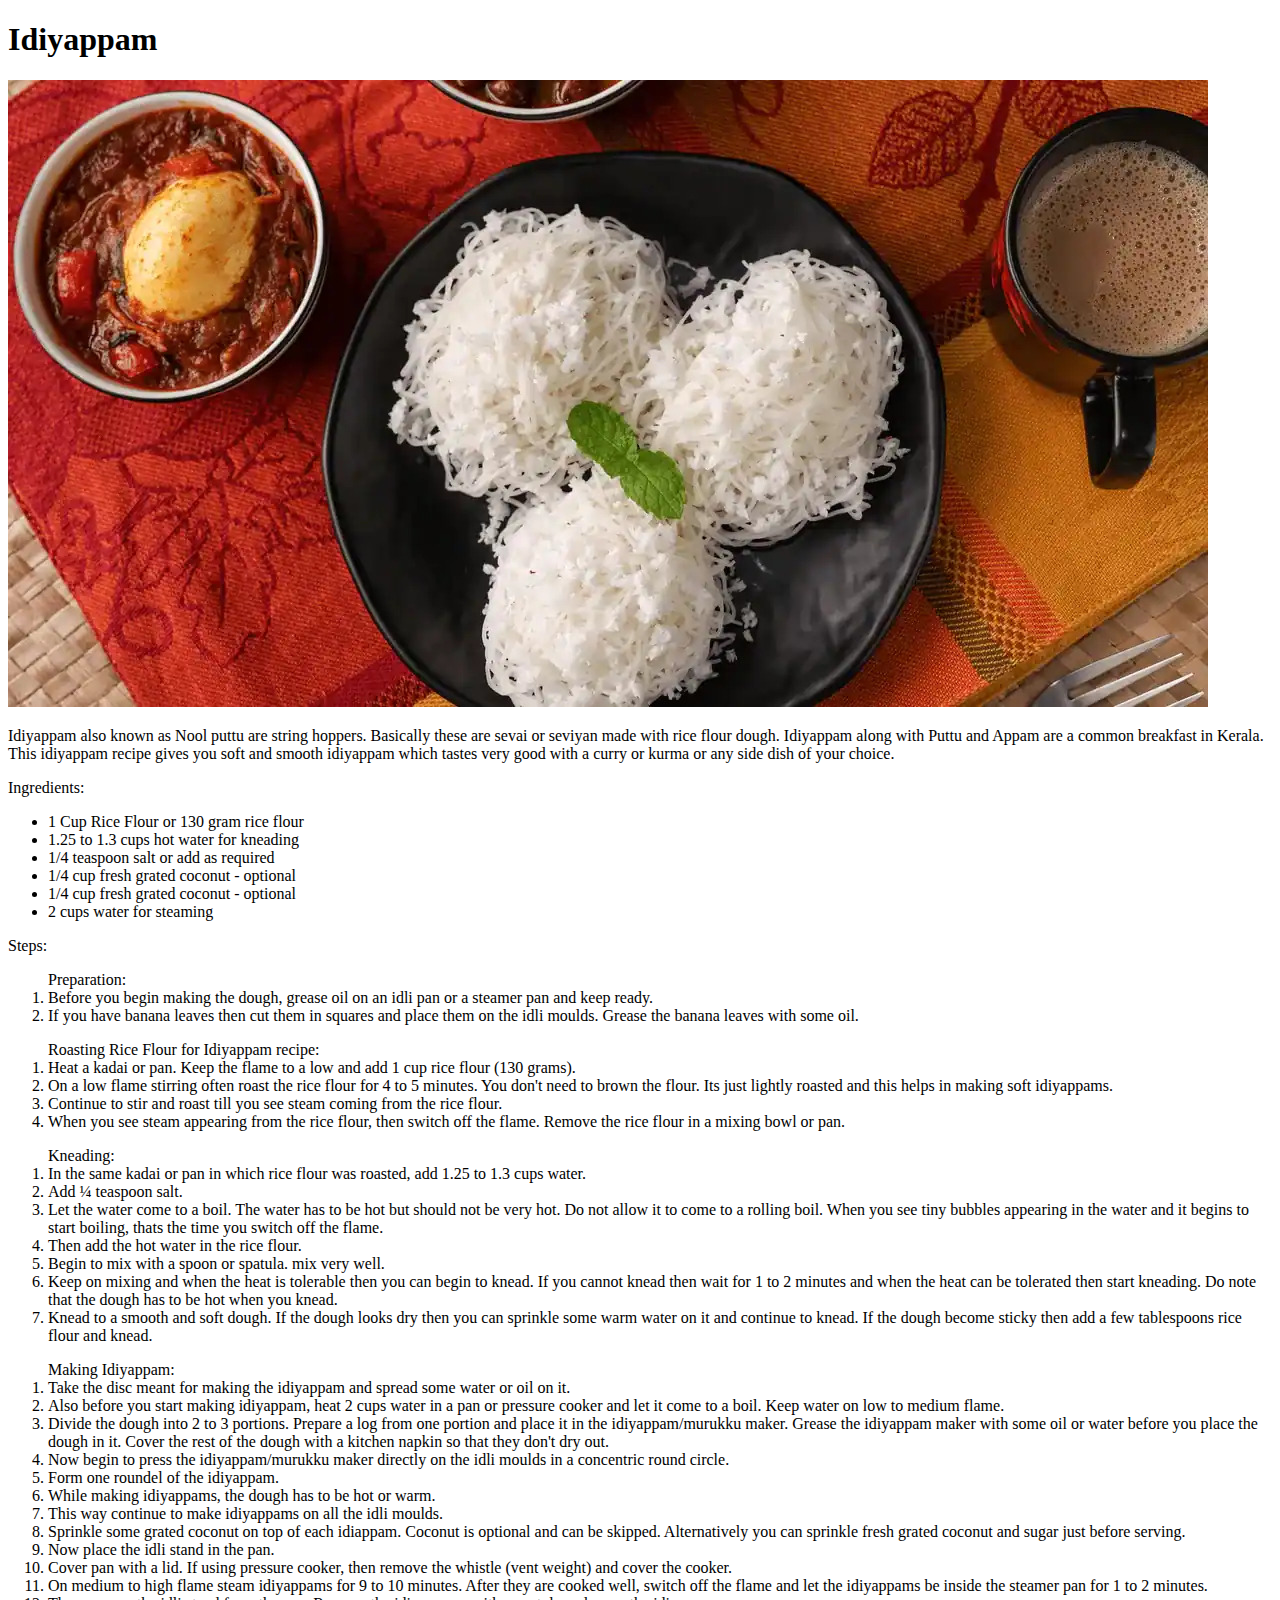
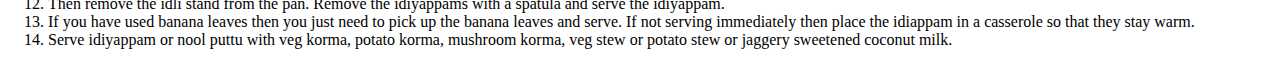
==== idayappam.html @ 53185dff "added recipe pages and edit navigation on index.html" ====
<!DOCTYPE html>
<html lang="en">

<head>
    <meta charset="UTF-8">
    <meta http-equiv="X-UA-Compatible" content="IE=edge">
    <meta name="viewport" content="width=device-width, initial-scale=1.0">
    <title>Idiyappam | Indian Cuisine</title>
</head>

<body>
    <h1>Idiyappam</h1>

    <img src="/images/idiyappam.jpg" alt="Idiyappam Served with curry">

    <p>Idiyappam also known as Nool puttu are string hoppers. Basically these are sevai or seviyan made with rice flour
        dough. Idiyappam along with Puttu and Appam are a common breakfast in Kerala. This idiyappam recipe gives you
        soft and smooth idiyappam which tastes very good with a curry or kurma or any side dish of your choice.</p>

    <p>Ingredients:</p>
    <ul>
        <li>1 Cup Rice Flour or 130 gram rice flour</li>
        <li>1.25 to 1.3 cups hot water for kneading</li>
        <li>1/4 teaspoon salt or add as required</li>
        <li>1/4 cup fresh grated coconut - optional</li>
        <li>1/4 cup fresh grated coconut - optional</li>
        <li>2 cups water for steaming</li>
    </ul>

    <p>Steps:</p>
    <ol>Preparation:
        <li>Before you begin making the dough, grease oil on an idli pan or a steamer pan and keep ready.</li>
        <li>If you have banana leaves then cut them in squares and place them on the idli moulds. Grease the banana
            leaves with some oil.</li>
    </ol>
    <ol>Roasting Rice Flour for Idiyappam recipe:
        <li>Heat a kadai or pan. Keep the flame to a low and add 1 cup rice flour (130 grams).</li>
        <li>On a low flame stirring often roast the rice flour for 4 to 5 minutes. You don't need to brown the flour.
            Its just lightly roasted and this helps in making soft idiyappams.</li>
        <li>Continue to stir and roast till you see steam coming from the rice flour.</li>
        <li>When you see steam appearing from the rice flour, then switch off the flame. Remove the rice flour in a
            mixing bowl or pan.</li>
    </ol>
    <ol>Kneading:
        <li>In the same kadai or pan in which rice flour was roasted, add 1.25 to 1.3 cups water.</li>
        <li>Add ¼ teaspoon salt.</li>
        <li>Let the water come to a boil. The water has to be hot but should not be very hot. Do not allow it to come to
            a rolling boil. When you see tiny bubbles appearing in the water and it begins to start boiling, thats the
            time you switch off the flame.</li>
        <li>Then add the hot water in the rice flour.</li>
        <li>Begin to mix with a spoon or spatula. mix very well.</li>
        <li>Keep on mixing and when the heat is tolerable then you can begin to knead. If you cannot knead then wait for
            1 to 2 minutes and when the heat can be tolerated then start kneading. Do note that the dough has to be hot
            when you knead.</li>
        <li>Knead to a smooth and soft dough. If the dough looks dry then you can sprinkle some warm water on it and
            continue to knead. If the dough become sticky then add a few tablespoons rice flour and knead.</li>
    </ol>
    <ol>Making Idiyappam:
        <li>Take the disc meant for making the idiyappam and spread some water or oil on it.</li>
        <li>Also before you start making idiyappam, heat 2 cups water in a pan or pressure cooker and let it come to a
            boil. Keep water on low to medium flame.</li>
        <li>Divide the dough into 2 to 3 portions. Prepare a log from one portion and place it in the idiyappam/murukku
            maker. Grease the idiyappam maker with some oil or water before you place the dough in it. Cover the rest of
            the dough with a kitchen napkin so that they don't dry out.</li>
        <li>Now begin to press the idiyappam/murukku maker directly on the idli moulds in a concentric round circle.
        </li>
        <li>Form one roundel of the idiyappam.</li>
        <li>While making idiyappams, the dough has to be hot or warm.</li>
        <li>This way continue to make idiyappams on all the idli moulds.</li>
        <li>Sprinkle some grated coconut on top of each idiappam. Coconut is optional and can be skipped. Alternatively
            you can sprinkle fresh grated coconut and sugar just before serving.</li>
        <li>Now place the idli stand in the pan.</li>
        <li>Cover pan with a lid. If using pressure cooker, then remove the whistle (vent weight) and cover the cooker.
        </li>
        <li>On medium to high flame steam idiyappams for 9 to 10 minutes. After they are cooked well, switch off the
            flame and let the idiyappams be inside the steamer pan for 1 to 2 minutes.</li>
        <li>Then remove the idli stand from the pan. Remove the idiyappams with a spatula and serve the idiyappam.</li>
        <li>If you have used banana leaves then you just need to pick up the banana leaves and serve. If not serving
            immediately then place the idiappam in a casserole so that they stay warm.</li>
        <li>Serve idiyappam or nool puttu with veg korma, potato korma, mushroom korma, veg stew or potato stew or
            jaggery sweetened coconut milk.</li>
    </ol>
</body>

</html>
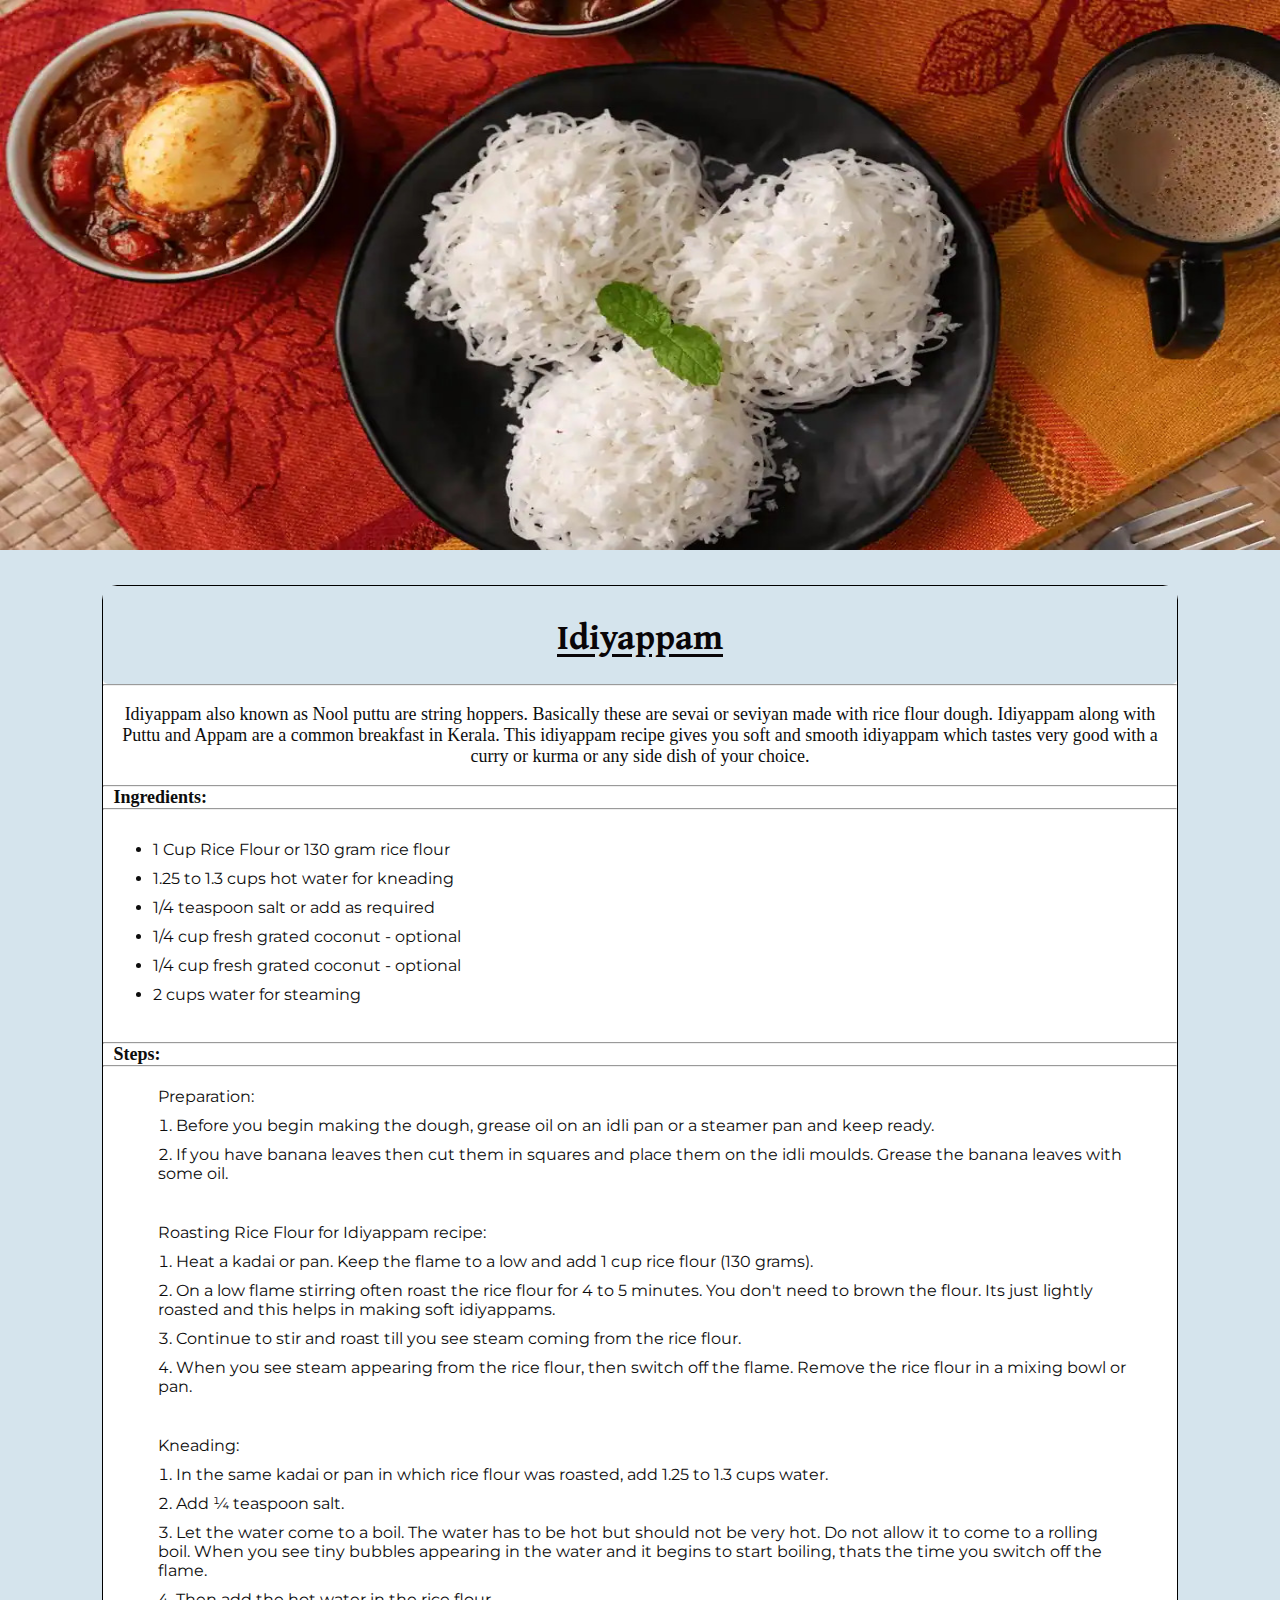
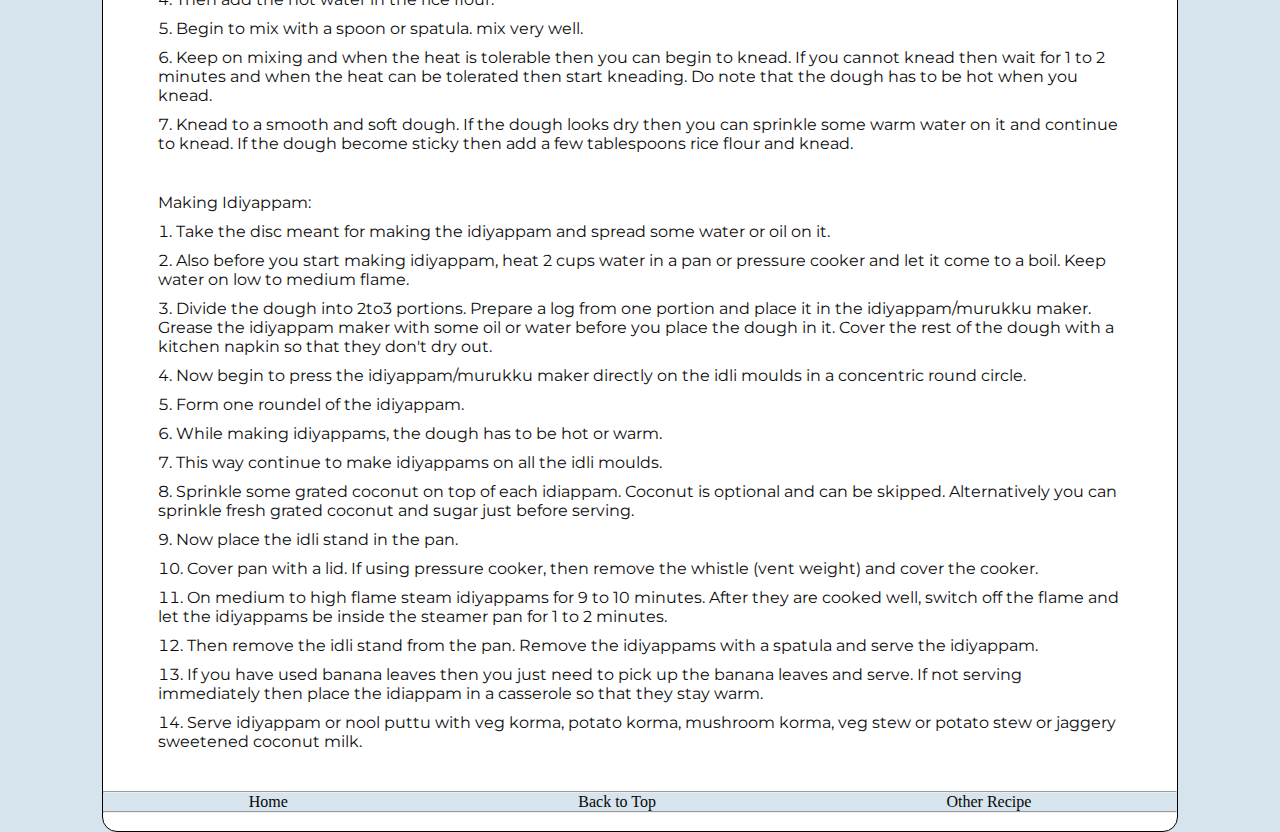
==== commit 4f1571f1: "modified index.html and recipe pages, updated README.md, added styles, project complete" ====
--- a/idayappam.html
+++ b/idayappam.html
@@ -6,80 +6,137 @@
     <meta http-equiv="X-UA-Compatible" content="IE=edge">
     <meta name="viewport" content="width=device-width, initial-scale=1.0">
     <title>Idiyappam | Indian Cuisine</title>
+    <link rel="stylesheet" href="style.css">
 </head>
 
 <body>
-    <h1>Idiyappam</h1>
 
-    <img src="/images/idiyappam.jpg" alt="Idiyappam Served with curry">
+    <img class="rcp-img" src="/images/idiyappam.jpg" alt="Idiyappam">
 
-    <p>Idiyappam also known as Nool puttu are string hoppers. Basically these are sevai or seviyan made with rice flour
-        dough. Idiyappam along with Puttu and Appam are a common breakfast in Kerala. This idiyappam recipe gives you
-        soft and smooth idiyappam which tastes very good with a curry or kurma or any side dish of your choice.</p>
+    <div class="rcp-card">
+        <div class="container">
+            <h1 class="rcp-heading">Idiyappam</h1>
+            <br>
+        </div>
+        <hr>
+        <br>
+        <p>Idiyappam also known as Nool puttu are string hoppers. Basically these are sevai or seviyan made with rice
+            flour
+            dough. Idiyappam along with Puttu and Appam are a common breakfast in Kerala. This idiyappam recipe gives
+            you
+            soft and smooth idiyappam which tastes very good with a curry or kurma or any side dish of your choice.</p>
+        <br>
+        <hr>
+        <h5>Ingredients:</h5>
+        <hr>
+        <ul class="rcp-lists">
+            <li>1 Cup Rice Flour or 130 gram rice flour</li>
+            <li>1.25 to 1.3 cups hot water for kneading</li>
+            <li>1/4 teaspoon salt or add as required</li>
+            <li>1/4 cup fresh grated coconut - optional</li>
+            <li>1/4 cup fresh grated coconut - optional</li>
+            <li>2 cups water for steaming</li>
+        </ul>
+        <br>
+        <hr>
+        <h5>Steps:</h5>
+        <hr>
+        <ol class="rcp-lists">Preparation:
 
-    <p>Ingredients:</p>
-    <ul>
-        <li>1 Cup Rice Flour or 130 gram rice flour</li>
-        <li>1.25 to 1.3 cups hot water for kneading</li>
-        <li>1/4 teaspoon salt or add as required</li>
-        <li>1/4 cup fresh grated coconut - optional</li>
-        <li>1/4 cup fresh grated coconut - optional</li>
-        <li>2 cups water for steaming</li>
-    </ul>
+            <li>Before you begin making the dough, grease oil on an idli pan or a steamer pan and keep ready.</li>
 
-    <p>Steps:</p>
-    <ol>Preparation:
-        <li>Before you begin making the dough, grease oil on an idli pan or a steamer pan and keep ready.</li>
-        <li>If you have banana leaves then cut them in squares and place them on the idli moulds. Grease the banana
-            leaves with some oil.</li>
-    </ol>
-    <ol>Roasting Rice Flour for Idiyappam recipe:
-        <li>Heat a kadai or pan. Keep the flame to a low and add 1 cup rice flour (130 grams).</li>
-        <li>On a low flame stirring often roast the rice flour for 4 to 5 minutes. You don't need to brown the flour.
-            Its just lightly roasted and this helps in making soft idiyappams.</li>
-        <li>Continue to stir and roast till you see steam coming from the rice flour.</li>
-        <li>When you see steam appearing from the rice flour, then switch off the flame. Remove the rice flour in a
-            mixing bowl or pan.</li>
-    </ol>
-    <ol>Kneading:
-        <li>In the same kadai or pan in which rice flour was roasted, add 1.25 to 1.3 cups water.</li>
-        <li>Add ¼ teaspoon salt.</li>
-        <li>Let the water come to a boil. The water has to be hot but should not be very hot. Do not allow it to come to
-            a rolling boil. When you see tiny bubbles appearing in the water and it begins to start boiling, thats the
-            time you switch off the flame.</li>
-        <li>Then add the hot water in the rice flour.</li>
-        <li>Begin to mix with a spoon or spatula. mix very well.</li>
-        <li>Keep on mixing and when the heat is tolerable then you can begin to knead. If you cannot knead then wait for
-            1 to 2 minutes and when the heat can be tolerated then start kneading. Do note that the dough has to be hot
-            when you knead.</li>
-        <li>Knead to a smooth and soft dough. If the dough looks dry then you can sprinkle some warm water on it and
-            continue to knead. If the dough become sticky then add a few tablespoons rice flour and knead.</li>
-    </ol>
-    <ol>Making Idiyappam:
-        <li>Take the disc meant for making the idiyappam and spread some water or oil on it.</li>
-        <li>Also before you start making idiyappam, heat 2 cups water in a pan or pressure cooker and let it come to a
-            boil. Keep water on low to medium flame.</li>
-        <li>Divide the dough into 2 to 3 portions. Prepare a log from one portion and place it in the idiyappam/murukku
-            maker. Grease the idiyappam maker with some oil or water before you place the dough in it. Cover the rest of
-            the dough with a kitchen napkin so that they don't dry out.</li>
-        <li>Now begin to press the idiyappam/murukku maker directly on the idli moulds in a concentric round circle.
-        </li>
-        <li>Form one roundel of the idiyappam.</li>
-        <li>While making idiyappams, the dough has to be hot or warm.</li>
-        <li>This way continue to make idiyappams on all the idli moulds.</li>
-        <li>Sprinkle some grated coconut on top of each idiappam. Coconut is optional and can be skipped. Alternatively
-            you can sprinkle fresh grated coconut and sugar just before serving.</li>
-        <li>Now place the idli stand in the pan.</li>
-        <li>Cover pan with a lid. If using pressure cooker, then remove the whistle (vent weight) and cover the cooker.
-        </li>
-        <li>On medium to high flame steam idiyappams for 9 to 10 minutes. After they are cooked well, switch off the
-            flame and let the idiyappams be inside the steamer pan for 1 to 2 minutes.</li>
-        <li>Then remove the idli stand from the pan. Remove the idiyappams with a spatula and serve the idiyappam.</li>
-        <li>If you have used banana leaves then you just need to pick up the banana leaves and serve. If not serving
-            immediately then place the idiappam in a casserole so that they stay warm.</li>
-        <li>Serve idiyappam or nool puttu with veg korma, potato korma, mushroom korma, veg stew or potato stew or
-            jaggery sweetened coconut milk.</li>
-    </ol>
+            <li>If you have banana leaves then cut them in squares and place them on the idli moulds. Grease the banana
+                leaves with some oil.</li>
+        </ol>
+        <ol class="rcp-lists">Roasting Rice Flour for Idiyappam recipe:
+            <li>Heat a kadai or pan. Keep the flame to a low and add 1 cup rice flour (130 grams).</li>
+
+            <li>On a low flame stirring often roast the rice flour for 4 to 5 minutes. You don't need to brown the
+                flour.
+                Its just lightly roasted and this helps in making soft idiyappams.</li>
+
+            <li>Continue to stir and roast till you see steam coming from the rice flour.</li>
+
+            <li>When you see steam appearing from the rice flour, then switch off the flame. Remove the rice flour in a
+                mixing bowl or pan.</li>
+        </ol>
+        <ol class="rcp-lists">Kneading:
+            <li>In the same kadai or pan in which rice flour was roasted, add 1.25 to 1.3 cups water.</li>
+
+            <li>Add ¼ teaspoon salt.</li>
+
+            <li>Let the water come to a boil. The water has to be hot but should not be very hot. Do not allow it to
+                come to
+                a rolling boil. When you see tiny bubbles appearing in the water and it begins to start boiling, thats
+                the
+                time you switch off the flame.</li>
+
+            <li>Then add the hot water in the rice flour.</li>
+
+            <li>Begin to mix with a spoon or spatula. mix very well.</li>
+
+            <li>Keep on mixing and when the heat is tolerable then you can begin to knead. If you cannot knead then wait
+                for
+                1 to 2 minutes and when the heat can be tolerated then start kneading. Do note that the dough has to be
+                hot
+                when you knead.</li>
+
+            <li>Knead to a smooth and soft dough. If the dough looks dry then you can sprinkle some warm water on it and
+                continue to knead. If the dough become sticky then add a few tablespoons rice flour and knead.</li>
+        </ol>
+        <ol class="rcp-lists">Making Idiyappam:
+            <li>Take the disc meant for making the idiyappam and spread some water or oil on it.</li>
+
+            <li>Also before you start making idiyappam, heat 2 cups water in a pan or pressure cooker and let it come to
+                a
+                boil. Keep water on low to medium flame.</li>
+
+            <li>Divide the dough into 2to3 portions. Prepare a log from one portion and place it in the
+                idiyappam/murukku
+                maker. Grease the idiyappam maker with some oil or water before you place the dough in it. Cover the
+                rest of
+                the dough with a kitchen napkin so that they don't dry out.</li>
+
+            <li>Now begin to press the idiyappam/murukku maker directly on the idli moulds in a concentric round circle.
+            </li>
+
+            <li>Form one roundel of the idiyappam.</li>
+
+            <li>While making idiyappams, the dough has to be hot or warm.</li>
+
+            <li>This way continue to make idiyappams on all the idli moulds.</li>
+
+            <li>Sprinkle some grated coconut on top of each idiappam. Coconut is optional and can be skipped.
+                Alternatively
+                you can sprinkle fresh grated coconut and sugar just before serving.</li>
+
+            <li>Now place the idli stand in the pan.</li>
+
+            <li>Cover pan with a lid. If using pressure cooker, then remove the whistle (vent weight) and cover the
+                cooker.
+            </li>
+
+            <li>On medium to high flame steam idiyappams for 9 to 10 minutes. After they are cooked well, switch off the
+                flame and let the idiyappams be inside the steamer pan for 1 to 2 minutes.</li>
+
+            <li>Then remove the idli stand from the pan. Remove the idiyappams with a spatula and serve the idiyappam.
+            </li>
+
+            <li>If you have used banana leaves then you just need to pick up the banana leaves and serve. If not serving
+                immediately then place the idiappam in a casserole so that they stay warm.</li>
+
+            <li>Serve idiyappam or nool puttu with veg korma, potato korma, mushroom korma, veg stew or potato stew or
+                jaggery sweetened coconut milk.</li>
+        </ol>
+        <hr>
+        <div class="footer-nav">
+            <a href="/index.html">Home</a>
+            <a href="#">Back to Top</a>
+            <a href="/undhiyu.html">Other Recipe</a>
+        </div>
+        <hr>
+        <br>
+    </div>
 </body>
 
 </html>--- a/style.css
+++ b/style.css
@@ -0,0 +1,144 @@
+@import url("https://fonts.googleapis.com/css2?family=Berkshire+Swash&family=Gentium+Book+Plus&family=Montserrat:wght@300;400;500&display=swap");
+
+* {
+  padding: 0;
+  margin: 0;
+}
+
+body {
+  background-color: #d5e4ed;
+  color: #0d0d0d;
+}
+
+/* index styles */
+
+.header {
+  text-align: center;
+  font-size: 2.5rem;
+  padding-top: 1.4%;
+  padding-bottom: 1%;
+  font-family: "Berkshire Swash", cursive;
+  font-weight: 500;
+  color: #0a0608;
+}
+
+.container {
+  text-align: center;
+  font-size: 1.1rem;
+  padding-top: 2.2%;
+  font-family: "Berkshire Swash", cursive;
+  font-weight: 400;
+  background-color: #d5e4ed;
+  color: #0a0608;
+  border-radius: 5px;
+}
+
+.head-img {
+  display: block;
+  width: 95%;
+  height: 80%;
+  height: 500px;
+  padding-top: 1mm;
+  margin-left: auto;
+  margin-right: auto;
+}
+
+.rcp-menu {
+  list-style-type: none;
+  display: flex;
+  justify-content: center;
+  font-family: "Gentium Book Plus", serif;
+  font-size: 1.3rem;
+  font-weight: 500;
+}
+
+.rcp-nav {
+  margin: auto;
+  padding-top: 0.1em;
+  padding-bottom: 0.3em;
+}
+
+.rcp-link {
+  color: #0a0608;
+  text-decoration: none;
+}
+
+.rcp-link:hover {
+  color: #603e52;
+}
+
+/* recipe styles */
+
+.rcp-card {
+  background-color: #ffffff;
+  margin: auto 8%;
+  position: absolute;
+  top: 65%;
+  border: 1px solid black;
+  border-radius: 15px;
+}
+
+.rcp-img {
+  width: 100%;
+  height: 100%;
+  height: 550px;
+}
+
+.rcp-heading {
+  text-decoration: underline;
+  text-underline-offset: 5px;
+  font-family: "Gentium Book Plus", serif;
+}
+
+h4 {
+  text-align: center;
+  font-family: "Montserrat", sans-serif;
+  font-size: large;
+}
+
+h5 {
+  text-align: left;
+  font-size: large;
+  padding-left: 10px;
+}
+
+p {
+  font-size: large;
+  text-align: center;
+}
+
+.rcp-lists {
+  font-family: "Montserrat", sans-serif;
+  display: table;
+  margin: 20px 50px;
+}
+
+li {
+  margin-top: 10px;
+}
+
+ol {
+  padding-left: 5px;
+  padding-bottom: 20px;
+  text-align: left;
+  list-style-position: inside;
+}
+
+a {
+  text-decoration: none;
+  color: #0a0608;
+}
+
+.footer-nav {
+  display: flex;
+  justify-content: space-around;
+  background-color: #d5e4ed;
+}
+
+a:hover {
+  color: #603e52;
+}
+
+footer p {
+  font-size: 10px;
+}
